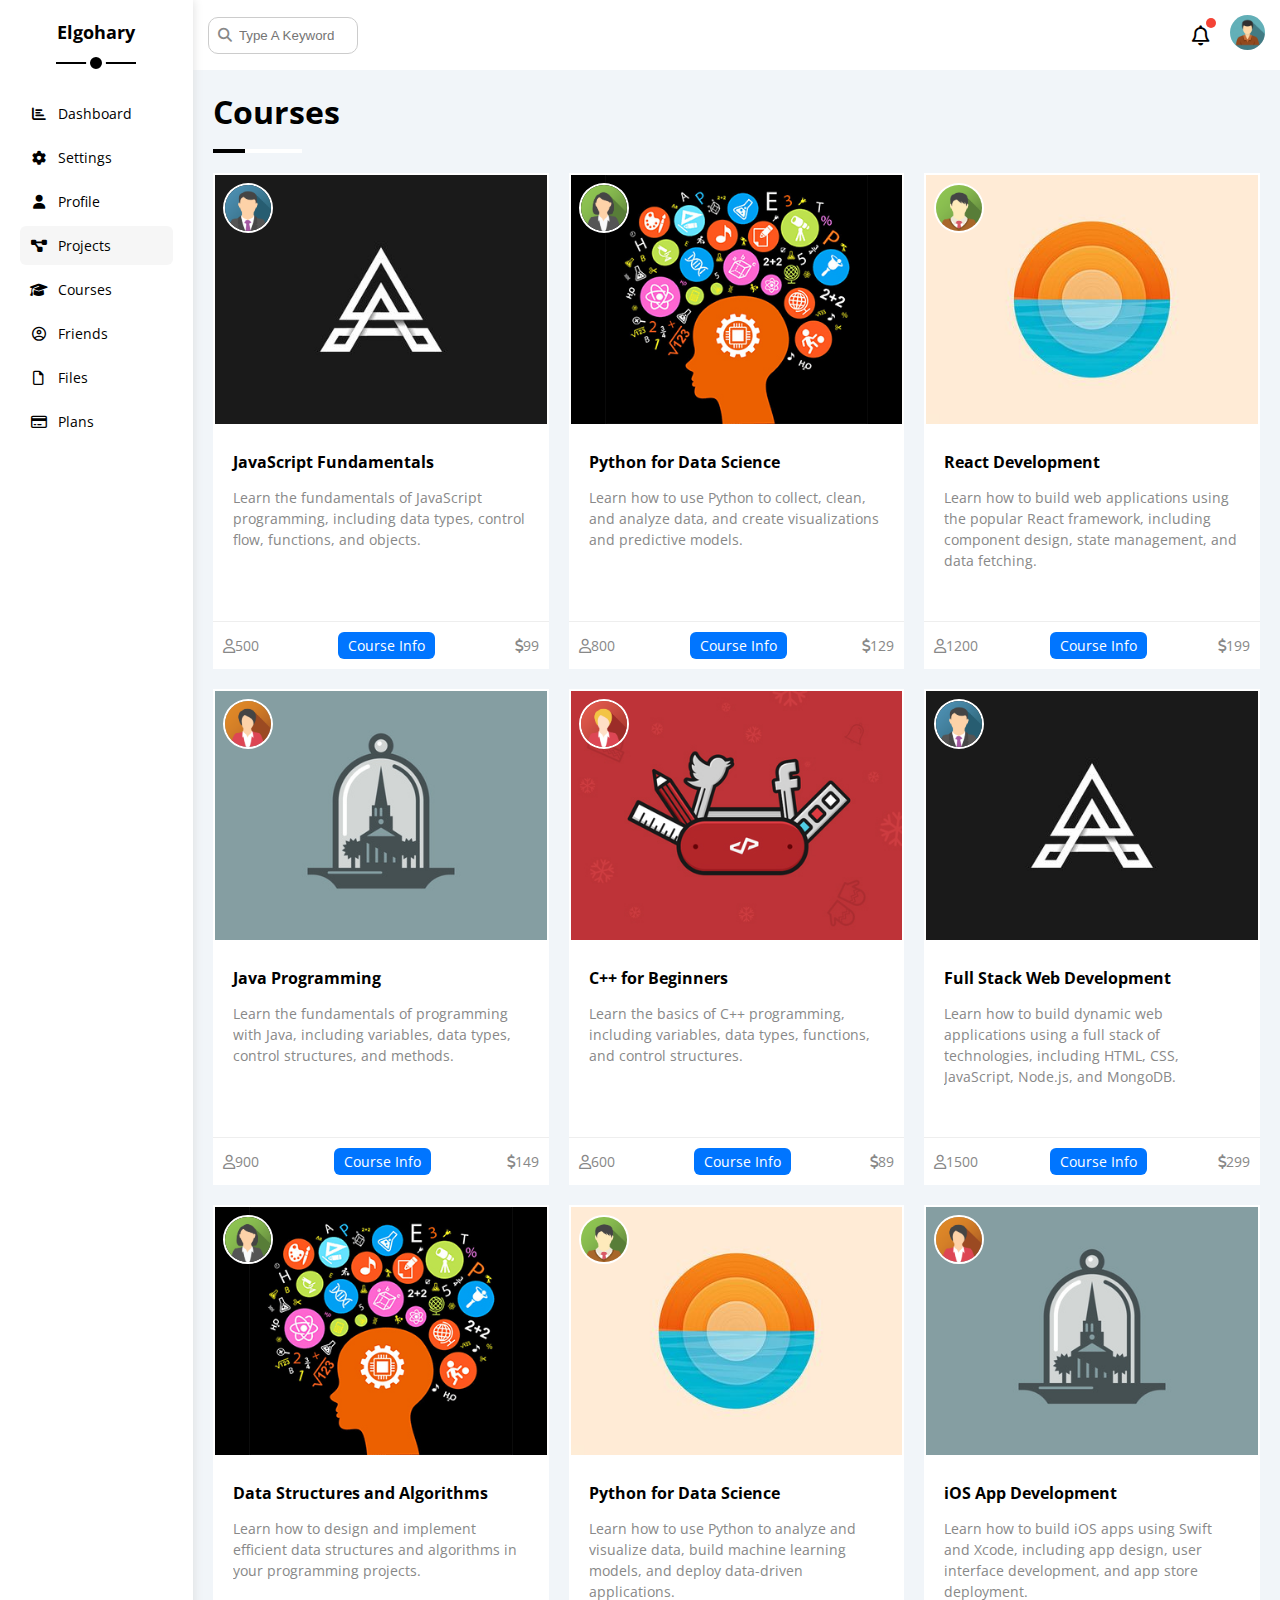
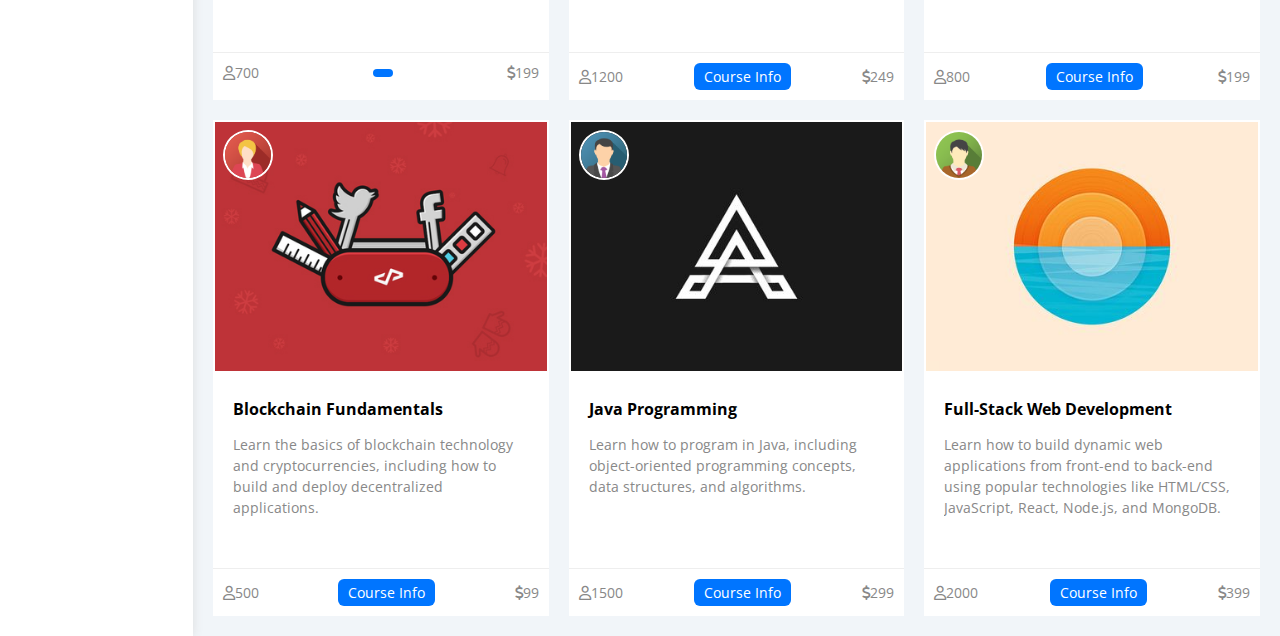
==== courses.html @ e9d5babc "adding the courses page" ====
<!DOCTYPE html>
<html lang="en">
  <head>
    <meta charset="UTF-8" />
    <meta http-equiv="X-UA-Compatible" content="IE=edge" />
    <meta name="viewport" content="width=device-width, initial-scale=1.0" />

    <!-- font awesome  -->
    <link rel="stylesheet" href="css/all.min.css" />
    <!-- adding the frame work  -->
    <link rel="stylesheet" href="css/framework.css" />
    <!-- adding the main css sheet  -->
    <link rel="stylesheet" href="css/master.css" />
    <!-- googlee fonts  -->

    <link rel="preconnect" href="https://fonts.googleapis.com" />
    <link rel="preconnect" href="https://fonts.gstatic.com" crossorigin />
    <link
      href="https://fonts.googleapis.com/css2?family=Open+Sans:wght@300;500&#038;display=swap"
      rel="stylesheet"
    />
    <title>Courses</title>
  </head>
  <body>
    <div class="page d-flex">
      <!-- start side bar  -->
      <div class="sidebar bg-white p-relative">
        <h3 class="p-relative text-c mt-0">Elgohary</h3>
        <ul>
          <li>
            <a
              href="index.html"
              class="d-flex align-center fs-14 c-black rad-6 p-10 gap-10"
            >
              <i class="fa-solid fa-chart-bar fa-fw"></i>
              <span>Dashboard</span>
            </a>
          </li>
          <li>
            <a
              href="settings.html"
              class="d-flex align-center fs-14 c-black rad-6 p-10 gap-10"
            >
              <i class="fa-solid fa-gear fa-fw"></i> <span>Settings</span>
            </a>
          </li>
          <li>
            <a
              href="profile.html"
              class="d-flex align-center fs-14 c-black rad-6 p-10 gap-10"
            >
              <i class="fa-solid fa-user fa-fw"></i>
              <span>Profile</span>
            </a>
          </li>
          <li>
            <a
              href="projects.html"
              class="d-flex align-center fs-14 c-black rad-6 p-10 gap-10 active"
            >
              <i class="fa-solid fa-diagram-project fa-fw"></i>
              <span>Projects</span>
            </a>
          </li>
          <li>
            <a
              href="courses.html"
              class="d-flex align-center fs-14 c-black rad-6 p-10 gap-10"
            >
              <i class="fa-solid fa-graduation-cap fa-fw"></i>
              <span>Courses</span>
            </a>
          </li>
          <li>
            <a
              href="#friends"
              class="d-flex align-center fs-14 c-black rad-6 p-10 gap-10"
            >
              <i class="fa-regular fa-circle-user fa-fw"></i>
              <span>Friends</span>
            </a>
          </li>
          <li>
            <a
              href="#files"
              class="d-flex align-center fs-14 c-black rad-6 p-10 gap-10"
            >
              <i class="fa-regular fa-file fa-fw"></i> <span>Files</span>
            </a>
          </li>
          <li>
            <a
              href="#plans"
              class="d-flex align-center fs-14 c-black rad-6 p-10 gap-10"
            >
              <i class="fa-regular fa-credit-card fa-fw"></i>
              <span>Plans</span>
            </a>
          </li>
        </ul>
      </div>
      <!-- end side bar  -->
      <!-- start content  -->
      <div class="content w-full">
        <!-- start head  -->
        <div class="head bg-white p-15 between-flex">
          <div class="search p-relative">
            <input
              type="search"
              placeholder="Type A Keyword"
              class="p-10 rad-10 b-none"
            />
          </div>
          <div class="icons d-flex align-center gap-20">
            <span class="notifigation p-relative"
              ><i class="fa-regular fa-bell fa-lg"></i>
            </span>

            <a href="profile.html"
              ><img class="rad-50" src="imgs/avatar.jpg" alt=""
            /></a>
          </div>
        </div>
        <!-- end head  -->

        <h1 class="p-relative">Courses</h1>
        <!-- start courses page  -->
        <div class="courses-page m-20 d-grid gap-20">
          <div class="box bg-white p-relative">
            <img src="imgs/course-01.jpg" alt="" class="w-full" />
            <div class="text p-20 border-eee-b">
              <h3 class="mt-0 mb-10 fs-16">JavaScript Fundamentals</h3>
              <p class="c-gray fs-14 line-5">
                Learn the fundamentals of JavaScript programming, including data
                types, control flow, functions, and objects.
              </p>
            </div>
            <div class="info between-flex p-10 c-gray fs-14">
              <span><i class="fa-regular fa-user"></i>500</span>
              <a href="#" class="button-1x bg-blue c-white fs-14"
                >Course Info</a
              >
              <span><i class="fa-solid fa-dollar-sign"></i>99</span>
            </div>
            <img src="imgs/team-01.png" alt="" class="w-50 rad-50 p-absolute" />
          </div>

          <div class="box bg-white p-relative">
            <img src="imgs/course-02.jpg" alt="" class="w-full" />
            <div class="text p-20 border-eee-b">
              <h3 class="mt-0 mb-10 fs-16">Python for Data Science</h3>
              <p class="c-gray fs-14 line-5">
                Learn how to use Python to collect, clean, and analyze data, and
                create visualizations and predictive models.
              </p>
            </div>
            <div class="info between-flex p-10 c-gray fs-14">
              <span><i class="fa-regular fa-user"></i>800</span>
              <a href="#" class="button-1x bg-blue c-white fs-14"
                >Course Info</a
              >
              <span><i class="fa-solid fa-dollar-sign"></i>129</span>
            </div>
            <img src="imgs/team-02.png" alt="" class="w-50 rad-50 p-absolute" />
          </div>

          <div class="box bg-white p-relative">
            <img src="imgs/course-03.jpg" alt="" class="w-full" />
            <div class="text p-20 border-eee-b">
              <h3 class="mt-0 mb-10 fs-16">React Development</h3>
              <p class="c-gray fs-14 line-5">
                Learn how to build web applications using the popular React
                framework, including component design, state management, and
                data fetching.
              </p>
            </div>
            <div class="info between-flex p-10 c-gray fs-14">
              <span><i class="fa-regular fa-user"></i>1200</span>
              <a href="#" class="button-1x bg-blue c-white fs-14"
                >Course Info</a
              >
              <span><i class="fa-solid fa-dollar-sign"></i>199</span>
            </div>
            <img src="imgs/team-03.png" alt="" class="w-50 rad-50 p-absolute" />
          </div>

          <div class="box bg-white p-relative">
            <img src="imgs/course-04.jpg" alt="" class="w-full" />
            <div class="text p-20 border-eee-b">
              <h3 class="mt-0 mb-10 fs-16">Java Programming</h3>
              <p class="c-gray fs-14 line-5">
                Learn the fundamentals of programming with Java, including
                variables, data types, control structures, and methods.
              </p>
            </div>
            <div class="info between-flex p-10 c-gray fs-14">
              <span><i class="fa-regular fa-user"></i>900</span>
              <a href="#" class="button-1x bg-blue c-white fs-14"
                >Course Info</a
              >
              <span><i class="fa-solid fa-dollar-sign"></i>149</span>
            </div>
            <img src="imgs/team-04.png" alt="" class="w-50 rad-50 p-absolute" />
          </div>
          <div class="box bg-white p-relative">
            <img src="imgs/course-05.jpg" alt="" class="w-full" />
            <div class="text p-20 border-eee-b">
              <h3 class="mt-0 mb-10 fs-16">C++ for Beginners</h3>
              <p class="c-gray fs-14 line-5">
                Learn the basics of C++ programming, including variables, data
                types, functions, and control structures.
              </p>
            </div>
            <div class="info between-flex p-10 c-gray fs-14">
              <span><i class="fa-regular fa-user"></i>600</span>
              <a href="#" class="button-1x bg-blue c-white fs-14"
                >Course Info</a
              >
              <span><i class="fa-solid fa-dollar-sign"></i>89</span>
            </div>
            <img src="imgs/team-05.png" alt="" class="w-50 rad-50 p-absolute" />
          </div>
          <div class="box bg-white p-relative">
            <img src="imgs/course-01.jpg" alt="" class="w-full" />
            <div class="text p-20 border-eee-b">
              <h3 class="mt-0 mb-10 fs-16">Full Stack Web Development</h3>
              <p class="c-gray fs-14 line-5">
                Learn how to build dynamic web applications using a full stack
                of technologies, including HTML, CSS, JavaScript, Node.js, and
                MongoDB.
              </p>
            </div>
            <div class="info between-flex p-10 c-gray fs-14">
              <span><i class="fa-regular fa-user"></i>1500</span>
              <a href="#" class="button-1x bg-blue c-white fs-14"
                >Course Info</a
              >
              <span><i class="fa-solid fa-dollar-sign"></i>299</span>
            </div>
            <img src="imgs/team-01.png" alt="" class="w-50 rad-50 p-absolute" />
          </div>
          <div class="box bg-white p-relative">
            <img src="imgs/course-02.jpg" alt="" class="w-full" />
            <div class="text p-20 border-eee-b">
              <h3 class="mt-0 mb-10 fs-16">Data Structures and Algorithms</h3>
              <p class="c-gray fs-14 line-5">
                Learn how to design and implement efficient data structures and
                algorithms in your programming projects.
              </p>
            </div>
            <div class="info between-flex p-10 c-gray fs-14">
              <span><i class="fa-regular fa-user"></i>700</span>
              <a
                href="#"
                class="button-1x bg-blue c-white fs-14Course Info"
              ></a>
              <span><i class="fa-solid fa-dollar-sign"></i>199</span>
            </div>
            <img src="imgs/team-02.png" alt="" class="w-50 rad-50 p-absolute" />
          </div>
          <div class="box bg-white p-relative">
            <img src="imgs/course-03.jpg" alt="" class="w-full" />
            <div class="text p-20 border-eee-b">
              <h3 class="mt-0 mb-10 fs-16">Python for Data Science</h3>
              <p class="c-gray fs-14 line-5">
                Learn how to use Python to analyze and visualize data, build
                machine learning models, and deploy data-driven applications.
              </p>
            </div>
            <div class="info between-flex p-10 c-gray fs-14">
              <span><i class="fa-regular fa-user"></i>1200</span>
              <a href="#" class="button-1x bg-blue c-white fs-14"
                >Course Info</a
              >
              <span><i class="fa-solid fa-dollar-sign"></i>249</span>
            </div>
            <img src="imgs/team-03.png" alt="" class="w-50 rad-50 p-absolute" />
          </div>
          <div class="box bg-white p-relative">
            <img src="imgs/course-04.jpg" alt="" class="w-full" />
            <div class="text p-20 border-eee-b">
              <h3 class="mt-0 mb-10 fs-16">iOS App Development</h3>
              <p class="c-gray fs-14 line-5">
                Learn how to build iOS apps using Swift and Xcode, including app
                design, user interface development, and app store deployment.
              </p>
            </div>
            <div class="info between-flex p-10 c-gray fs-14">
              <span><i class="fa-regular fa-user"></i>800</span>
              <a href="#" class="button-1x bg-blue c-white fs-14"
                >Course Info</a
              >
              <span><i class="fa-solid fa-dollar-sign"></i>199</span>
            </div>
            <img src="imgs/team-04.png" alt="" class="w-50 rad-50 p-absolute" />
          </div>
          <div class="box bg-white p-relative">
            <img src="imgs/course-05.jpg" alt="" class="w-full" />
            <div class="text p-20 border-eee-b">
              <h3 class="mt-0 mb-10 fs-16">Blockchain Fundamentals</h3>
              <p class="c-gray fs-14 line-5">
                Learn the basics of blockchain technology and cryptocurrencies,
                including how to build and deploy decentralized applications.
              </p>
            </div>
            <div class="info between-flex p-10 c-gray fs-14">
              <span><i class="fa-regular fa-user"></i>500</span>
              <a href="#" class="button-1x bg-blue c-white fs-14"
                >Course Info</a
              >
              <span><i class="fa-solid fa-dollar-sign"></i>99</span>
            </div>
            <img src="imgs/team-05.png" alt="" class="w-50 rad-50 p-absolute" />
          </div>
          <div class="box bg-white p-relative">
            <img src="imgs/course-01.jpg" alt="" class="w-full" />
            <div class="text p-20 border-eee-b">
              <h3 class="mt-0 mb-10 fs-16">Java Programming</h3>
              <p class="c-gray fs-14 line-5">
                Learn how to program in Java, including object-oriented
                programming concepts, data structures, and algorithms.
              </p>
            </div>
            <div class="info between-flex p-10 c-gray fs-14">
              <span><i class="fa-regular fa-user"></i>1500</span>
              <a href="#" class="button-1x bg-blue c-white fs-14"
                >Course Info</a
              >
              <span><i class="fa-solid fa-dollar-sign"></i>299</span>
            </div>
            <img src="imgs/team-01.png" alt="" class="w-50 rad-50 p-absolute" />
          </div>
          <div class="box bg-white p-relative">
            <img src="imgs/course-03.jpg" alt="" class="w-full" />
            <div class="text p-20 border-eee-b">
              <h3 class="mt-0 mb-10 fs-16">Full-Stack Web Development</h3>
              <p class="c-gray fs-14 line-5">
                Learn how to build dynamic web applications from front-end to
                back-end using popular technologies like HTML/CSS, JavaScript,
                React, Node.js, and MongoDB.
              </p>
            </div>
            <div class="info between-flex p-10 c-gray fs-14">
              <span><i class="fa-regular fa-user"></i>2000</span>
              <a href="#" class="button-1x bg-blue c-white fs-14"
                >Course Info</a
              >
              <span><i class="fa-solid fa-dollar-sign"></i>399</span>
            </div>
            <img src="imgs/team-03.png" alt="" class="w-50 rad-50 p-absolute" />
          </div>
        </div>
        <!-- start courses page  -->
      </div>
      <!-- end content  -->
    </div>
  </body>
</html>
---- css/framework.css ----
/* start box  */
.d-flex {
  display: flex;
}
.nowrap {
  flex-wrap: nowrap;
}
.wrap {
  flex-wrap: wrap;
}
.column {
  flex-direction: column;
}
@media (max-width: 767px) {
  .column-mobile {
    flex-direction: column;
  }
}
@media (max-width: 767px) {
  .align-center-mobile {
    align-items: center;
  }
}
.align-center {
  align-items: center;
}
.justify-center {
  justify-content: center;
}
.justify-start {
  justify-content: flex-start;
}
.space-between {
  justify-content: space-between;
}
.space-around {
  justify-content: space-around;
}
.justify-end {
  justify-content: flex-end;
}
.gap-5 {
  gap: 5px;
}
.gap-10 {
  gap: 10px;
}
.gap-20 {
  gap: 20px;
}
.gap-25 {
  gap: 25px;
}
.d-grid {
  display: grid;
}
.d-block {
  display: block;
}
.d-inline-block {
  display: inline-block;
}
.flex-1 {
  flex: 1;
}
@media (max-width: 767px) {
  .block-mobile {
    display: block;
  }
}
/* end box  */

/* start padding + margin  */
.p-0 {
  padding: 0;
}
.p-20 {
  padding: 20px;
}
.p-10 {
  padding: 10px;
}
.p-5 {
  padding: 5px;
}
.p-15 {
  padding: 15px;
}
.pl-5 {
  padding-left: 5px;
}
.pl-10 {
  padding-left: 10x;
}
.pl-15 {
  padding-left: 15px;
}
.pl-20 {
  padding-left: 20px;
}
.pl-25 {
  padding-left: 25px;
}
.pt-5 {
  padding-top: 5px;
}
.pt-10 {
  padding-top: 10px;
}
.pt-15 {
  padding-top: 15px;
}
.pt-20 {
  padding-top: 20px;
}
.pt-25 {
  padding-top: 25px;
}
.pt-30 {
  padding-top: 30px;
}
.pt-35 {
  padding-top: 35px;
}
.pt-40 {
  padding-top: 40px;
}
.pt-45 {
  padding-top: 45px;
}
.pt-50 {
  padding-top: 50px;
}
.pb-5 {
  padding-bottom: 5px;
}
.pb-10 {
  padding-bottom: 10px;
}
.pb-15 {
  padding-bottom: 15px;
}
.pb-20 {
  padding-bottom: 20px;
}
.pb-25 {
  padding-bottom: 25px;
}
.pb-30 {
  padding-bottom: 30px;
}
.pb-35 {
  padding-bottom: 35px;
}
.pb-40 {
  padding-bottom: 40px;
}
.pb-45 {
  padding-bottom: 45px;
}
.pb-50 {
  padding-bottom: 50px;
}
.pr-0 {
  padding-right: 0;
}
.pr-5 {
  padding-right: 5px;
}
.pr-10 {
  padding-right: 10px;
}
.pr-15 {
  padding-right: 15px;
}
.pr-20 {
  padding-right: 20px;
}
.pr-25 {
  padding-right: 25px;
}
.m-20 {
  margin: 20px;
}
.m-0 {
  margin: 0;
}
.mt-0 {
  margin-top: 0;
}
.mt-10 {
  margin-top: 10px;
}
.mt-15 {
  margin-top: 15px;
}
.mt-20 {
  margin-top: 20px;
}
.mt-25 {
  margin-top: 25px;
}
.mt-30 {
  margin-top: 30px;
}
.mt-35 {
  margin-top: 35px;
}
.mt-40 {
  margin-top: 40px;
}
.mt-45 {
  margin-top: 45px;
}
.mt-50 {
  margin-top: 50px;
}
.ml-10 {
  margin-left: 10px;
}
.ml-15 {
  margin-left: 15px;
}
.ml-20 {
  margin-left: 20px;
}
.ml-25 {
  margin-left: 25px;
}
.ml-30 {
  margin-left: 30px;
}
.ml-35 {
  margin-left: 35px;
}
.ml-40 {
  margin-left: 40px;
}
.ml-45 {
  margin-left: 45px;
}
.ml-50 {
  margin-left: 50px;
}
.m-auto {
  margin-left: auto;
  margin-right: auto;
}
@media (max-width: 767px) {
  .m-auto-mobile {
    margin-left: auto;
    margin-right: auto;
  }
}
.mr-10 {
  margin-right: 10px;
}
.mr-15 {
  margin-right: 15px;
}
.mr-20 {
  margin-right: 20px;
}
.mr-25 {
  margin-right: 25px;
}
.mr-30 {
  margin-right: 30px;
}
.mr-35 {
  margin-right: 35px;
}
.mr-40 {
  margin-right: 40px;
}
.mr-45 {
  margin-right: 45px;
}
.mr-50 {
  margin-right: 50px;
}
.mb-0 {
  margin-bottom: 0;
}
.mb-5 {
  margin-bottom: 5px;
}
.mb-10 {
  margin-bottom: 10px;
}
.mb-15 {
  margin-bottom: 15px;
}
.mb-20 {
  margin-bottom: 20px;
}
.mb-25 {
  margin-bottom: 25px;
}
.mb-30 {
  margin-bottom: 30px;
}
.mb-35 {
  margin-bottom: 35px;
}
.mb-40 {
  margin-bottom: 40px;
}
.mb-45 {
  margin-bottom: 45px;
}
.mb-50 {
  margin-bottom: 50px;
}
/* end padding + margin  */
/* start color  */
.bg-white {
  background-color: white;
}
.bg-eee {
  background-color: #eee;
}
.bg-gray {
  background: #888;
}
.bg-orange {
  background: orange;
}
.bg-blue {
  background: rgb(0, 117, 255);
}
.bg-green {
  background: rgb(34, 197, 94);
}
.bg-red {
  background: rgb(244, 67, 54);
}
.c-black {
  color: black;
}
.c-white {
  color: white;
}
.c-gray {
  color: #888;
}
.c-orange {
  color: orange;
}
.c-blue {
  color: rgb(0, 117, 255);
}
.c-green {
  color: rgb(34, 197, 94);
}
.c-red {
  color: rgb(244, 67, 54);
}
.c-gold {
  color: rgb(245, 158, 11);
}
/* end color  */
/* start position  */
.p-relative {
  position: relative;
}
.p-absolute {
  position: absolute;
}
/* start position  */
/* start font  */
.text-c {
  text-align: center;
}
.text-l {
  text-align: left;
}
.text-r {
  text-align: right;
}
@media (max-width: 767px) {
  .text-c-mobile {
    text-align: center;
  }
}
@media (max-width: 767px) {
  .d-none-mobile {
    display: none;
  }
}
.fs-14 {
  font-size: 14px;
}
.fs-15 {
  font-size: 15px;
}
.fs-16 {
  font-size: 16px;
}
.fs-18 {
  font-size: 18px;
}
.fs-20 {
  font-size: 20px;
}
.fs-25 {
  font-size: 25px;
}
.fs-30 {
  font-size: 30px;
}
.fs-35 {
  font-size: 35px;
}
.fs-40 {
  font-size: 40px;
}
.fs-45 {
  font-size: 45px;
}
.fw-bold {
  font-weight: bold;
}
.fw-normal {
  font-weight: normal;
}
/* end font  */
/* start border  */
.rad-6 {
  border-radius: 6px;
  -webkit-border-radius: 6px;
  -moz-border-radius: 6px;
  -ms-border-radius: 6px;
  -o-border-radius: 6px;
}
.rad-10 {
  border-radius: 10px;
  -webkit-border-radius: 10px;
  -moz-border-radius: 10px;
  -ms-border-radius: 10px;
  -o-border-radius: 10px;
}
.rad-50 {
  border-radius: 50%;
  -webkit-border-radius: 50%;
  -moz-border-radius: 50%;
  -ms-border-radius: 50%;
  -o-border-radius: 50%;
}
.b-none {
  border: 0;
}
.line-none {
  outline: none;
}
.resize-none {
  resize: none;
}
.line-5 {
  line-height: 1.5;
}
.line-7 {
  line-height: 1.7;
}
.line-2 {
  line-height: 1.7;
}
/* end border  */
/* start widht and height   */
.w-50 {
  width: 50px;
}
.w-100 {
  width: 100px;
}
.w-150 {
  width: 150px;
}
.w-200 {
  width: 200px;
}
.w-250 {
  width: 250px;
}
.w-300 {
  width: 300px;
}
.w-350 {
  width: 350px;
}
.w-400 {
  width: 400px;
}
.w-450 {
  width: 450px;
}
.w-500 {
  width: 500px;
}
.h-1 {
  height: 1px;
}
.h-2 {
  height: 2px;
}
.h-3 {
  height: 3px;
}
.h-4 {
  height: 4px;
}
.h-5 {
  height: 5px;
}
.h-50 {
  height: 50px;
}
.h-100 {
  height: 100px;
}
.h-150 {
  height: 150px;
}
.h-200 {
  height: 200px;
}
.h-250 {
  height: 250px;
}
.h-300 {
  height: 300px;
}
.h-350 {
  height: 350px;
}
.h-400 {
  height: 400px;
}
.h-450 {
  height: 450px;
}
.h-500 {
  height: 500px;
}

.w-full {
  width: 100%;
}
@media (max-width: 767px) {
  .w-full-mobile {
    width: 100%;
  }
}
.h-full {
  height: 100%;
}
/* start widht and height   */
/* start over flow  */
.flow-hidden {
  overflow: hidden;
}
/* end over flow  */
/* start components  */
.between-flex {
  display: flex;
  align-items: center;
  justify-content: space-between;
}
.around-flex {
  display: flex;
  align-items: center;
  justify-content: space-around;
}
.center-flex {
  display: flex;
  align-items: center;
  justify-content: center;
}
.button-1x {
  padding: 4px 10px;
  border-radius: 6px;
  -webkit-border-radius: 6px;
  -moz-border-radius: 6px;
  -ms-border-radius: 6px;
  -o-border-radius: 6px;
  border: 0;
  outline: 0;
  transition: 0.3s;
  -webkit-transition: 0.3s;
  -moz-transition: 0.3s;
  -ms-transition: 0.3s;
  -o-transition: 0.3s;
  cursor: pointer;
  display: block;
  width: fit-content;
}
.pointer-on {
  cursor: pointer;
}
.pointer-off {
  cursor: initial;
}
.border-ccc {
  border: 1px solid #ccc;
}
.border-ccc-t {
  border-top: 1px solid #ccc;
}
.border-ccc-b {
  border-bottom: 1px solid #ccc;
}
.border-ccc-l {
  border-left: 1px solid #ccc;
}
.border-ccc-r {
  border-right: 1px solid #ccc;
}
.border-eee {
  border: 1px solid #eee;
}
.border-eee-t {
  border-top: 1px solid #eee;
}
.border-eee-b {
  border-bottom: 1px solid #eee;
}
.border-eee-l {
  border-left: 1px solid #eee;
}
.border-eee-r {
  border-right: 1px solid #eee;
}
/* end components  */
---- css/master.css ----
/* start global properites  */
* {
  box-sizing: border-box;
}
body {
  font-family: "Open Sans", sans-serif;
  margin: 0;
}
:root {
  --main-transition: 0.3s;
  --font-awesome: "Font Awesome 5 Free";
  --blue-color: #0075ff;
  --blue-alt-color: #0d69d5;
  --orange-color: #f59e0b;
  --green-color: #22c55e;
  --red-color: #f44336;
  --grey-color: #888;
}
*:focus {
  outline: none;
}
ul {
  list-style: none;
  padding: 0;
}
::-webkit-scrollbar {
  width: 15px;
}
::-webkit-scrollbar-thumb {
  background-color: var(--blue-color);
}
::-webkit-scrollbar-thumb:hover {
  background-color: var(--blue-alt-color);
}
::-webkit-scrollbar-track {
  background-color: white;
}
a {
  text-decoration: none;
}
.page {
  background-color: #f1f5f9;
  min-height: 100vh;
}
/* end global properites */
/* start side bar  */
.sidebar {
  padding: 20px 20px 20px 20px;
  font-size: 14px;
  width: 220px;
  box-shadow: 0 0 10px #ddd;
  position: relative;
}
.sidebar > h3 {
  margin-bottom: 50px;
  margin-left: auto;
  margin-right: auto;
  width: fit-content;
  font-size: 18px;
}
@media (min-width: 768px) {
  .sidebar > h3::before {
    content: "";
    position: absolute;
    background-color: black;
    width: 80px;
    height: 2px;
    bottom: -20px;
    left: 50%;
    transform: translateX(-50%);
    -webkit-transform: translateX(-50%);
    -moz-transform: translateX(-50%);
    -ms-transform: translateX(-50%);
    -o-transform: translateX(-50%);
  }
  .sidebar > h3::after {
    content: "";
    position: absolute;
    height: 12px;
    width: 12px;
    border-radius: 50%;
    background-color: black;
    border: 4px solid white;
    bottom: -29px;
    left: 50%;
    transform: translateX(-50%);
    -webkit-transform: translateX(-50%);
    -moz-transform: translateX(-50%);
    -ms-transform: translateX(-50%);
    -o-transform: translateX(-50%);
    -webkit-border-radius: 50%;
    -moz-border-radius: 50%;
    -ms-border-radius: 50%;
    -o-border-radius: 50%;
  }
}
.sidebar > h3:hover::after {
  animation: head-move-ball 1s linear;
  -webkit-animation: head-move-ball 1s linear;
}
.sidebar .active {
  background-color: rgb(246, 246, 246);
}
.sidebar li {
  margin-bottom: 5px;
}
.sidebar a {
  padding: 10px !important;
  transition: var(--main-transition);
  -webkit-transition: var(--main-transition);
  -moz-transition: var(--main-transition);
  -ms-transition: var(--main-transition);
  -o-transition: var(--main-transition);
}
.sidebar a:hover {
  background-color: rgb(246, 246, 246);
}
@media (max-width: 767px) {
  .sidebar {
    width: 62px;
    padding: 10px;
  }
  .sidebar span {
    display: none;
  }
  .sidebar h3 {
    font-size: 12px;
    padding: 0;
    margin-left: 0;
    margin-bottom: 15px;
    position: relative;
    left: -5px;
  }
}
/* end side bar  */
/* start head  */
.head .search::before {
  content: "\f002";
  font-family: var(--font-awesome);
  font-weight: 900;
  position: absolute;
  left: 10px;
  top: 50%;
  transform: translateY(-50%);
  -webkit-transform: translateY(-50%);
  -moz-transform: translateY(-50%);
  -ms-transform: translateY(-50%);
  -o-transform: translateY(-50%);
  font-size: 14px;
  color: var(--grey-color);
}
.head .search input {
  border: 1px solid #ccc;
  padding-left: 30px;
  width: 150px;
  transition: var(--main-transition);
  -webkit-transition: var(--main-transition);
  -moz-transition: var(--main-transition);
  -ms-transition: var(--main-transition);
  -o-transition: var(--main-transition);
  margin-right: 5px;
}
.head .search input:focus {
  width: 200px;
}
.head .search input::placeholder {
  transition: var(--main-transition);
  -webkit-transition: var(--main-transition);
  -moz-transition: var(--main-transition);
  -ms-transition: var(--main-transition);
  -o-transition: var(--main-transition);
}
.head .search input:focus::placeholder {
  opacity: 0;
}
.head img {
  width: 35px;
}
.head .notifigation::before {
  content: "";
  position: absolute;
  width: 10px;
  height: 10px;
  border-radius: 50%;
  -webkit-border-radius: 50%;
  -moz-border-radius: 50%;
  -ms-border-radius: 50%;
  -o-border-radius: 50%;
  background-color: rgb(244, 67, 54);
  top: -6px;
  right: -6px;
}
.head .notifigation:hover {
  animation: shake 0.3s infinite;
  -webkit-animation: shake 0.3s infinite;
  cursor: pointer;
}
/* start head  */
.page h1 {
  margin: 20px 20px 40px;
  width: fit-content;
}
.page h1::after {
  content: "";
  position: absolute;
  bottom: -20px;
  height: 4px;
  width: 70%;
  background-color: white;
  left: 0;
}
.page h1::before {
  content: "";
  position: absolute;
  bottom: -20px;
  height: 4px;
  width: 25%;
  background-color: black;
  left: 0;
  z-index: 1;
  transition: var(--main-transition);
  -webkit-transition: var(--main-transition);
  -moz-transition: var(--main-transition);
  -ms-transition: var(--main-transition);
  -o-transition: var(--main-transition);
}
.page h1:hover::before {
  width: 70%;
}
/* end head  */
/* start content  */
.content {
  overflow: hidden;
}
/* start wrabber  */
.wrabber {
  grid-template-columns: repeat(auto-fill, minmax(450px, 1fr));
  margin-left: 20px;
  margin-right: 20px;
}
@media (max-width: 767px) {
  .wrabber {
    grid-template-columns: minmax(200px, 1fr);
    margin-left: 10px;
    margin-right: 10px;
    gap: 10px;
  }
}
.wrabber > div {
  border-radius: 10px;
  -webkit-border-radius: 10px;
  -moz-border-radius: 10px;
  -ms-border-radius: 10px;
  -o-border-radius: 10px;
}

/* end wrabber  */
/* start welcome */
.welcome {
  display: flex;
  flex-direction: column;
  overflow: hidden;
}
.welcome .intro {
  background-color: rgb(238, 238, 238);
}
.welcome .intro h2 {
  margin-bottom: 10px;
}
.welcome .intro span {
  display: block;
  color: var(--grey-color);
}
.welcome .intro img {
  width: 200px;
}
@media (max-width: 767px) {
  .welcome .intro img {
    display: none;
  }
}
.welcome .info img {
  position: absolute;
  width: 60px;
  top: -30px;
  left: 20px;
  border: 4px solid white;
  box-shadow: 0 0 5px #ddd;
}
@media (max-width: 767px) {
  .welcome .info img {
    left: 50%;
    transform: translateX(-50%);
    -webkit-transform: translateX(-50%);
    -moz-transform: translateX(-50%);
    -ms-transform: translateX(-50%);
    -o-transform: translateX(-50%);
  }
}
.welcome .info {
  background-color: white;
}
.welcome .info .details {
  padding: 20px;
  margin: 50px 0;
  border-top: 1px solid #eee;
  border-bottom: 1px solid #eee;
}
@media (max-width: 767px) {
  .welcome .info .details {
    flex-direction: column;
    gap: 15px;
  }
}
.welcome .info .details .box {
  line-height: 2;
  font-size: 18px;
}
@media (max-width: 767px) {
  .welcome .info .details .box {
    line-height: 1.7;
  }
}
.welcome .info .details .box span {
  display: block;
  font-size: 14px;
  color: gray;
}
.welcome a {
  background-color: var(--blue-color);
  padding: 5px 10px;
  color: white;
  bottom: -40px;
  right: 15px;
  transition: var(--main-transition);
  -webkit-transition: var(--main-transition);
  -moz-transition: var(--main-transition);
  -ms-transition: var(--main-transition);
  -o-transition: var(--main-transition);
}
.welcome a:hover {
  background-color: var(--blue-alt-color);
}
/* end welcome */
/* start quick draft  */
.quick-draft span {
  color: var(--grey-color);
}

.quick-draft textarea {
  height: 200px;
  min-height: 180px;
  resize: none;
}
.quick-draft input[type="submit"] {
  align-self: flex-end;
  background-color: var(--blue-color);
}
.quick-draft input[type="submit"]:hover {
  background-color: var(--blue-alt-color);
}
/* end quick draft  */
/* start yearly target  */
.yearly-target span:not(.amount) {
  color: var(--grey-color);
}

.yearly-target .icon {
  background-color: rgb(204, 227, 255);
  width: 80px;
  height: 80px;
  color: var(--blue-color);
}
.yearly-target .range {
  height: 5px;
  background-color: rgb(204, 227, 255);
}
.yearly-target .range span {
  background-color: var(--blue-color);
}
.yearly-target .range span::before {
  content: attr(data-progress);
  position: absolute;
  background-color: var(--blue-color);
  border-radius: 6px;
  -webkit-border-radius: 6px;
  -moz-border-radius: 6px;
  -ms-border-radius: 6px;
  -o-border-radius: 6px;
  font-size: 14px;
  color: white;
  padding: 5px;
  top: -40px;
  right: -15px;
  width: 30px;
}
.yearly-target .range span::after {
  content: "";
  position: absolute;
  border: 6px solid var(--blue-color);
  border-color: var(--blue-color) transparent transparent transparent;
  top: -10px;
  right: -5px;
}
.yearly-target .box:nth-of-type(2) .icon,
.yearly-target .box:nth-of-type(2) .range {
  background-color: rgb(253, 236, 206);
  color: var(--orange-color);
}

.yearly-target .box:nth-of-type(2) .range span,
.yearly-target .box:nth-of-type(2) .range span::before {
  background-color: var(--orange-color);
}
.yearly-target .box:nth-of-type(2) .range span::after {
  border-top-color: var(--orange-color);
}
.yearly-target .box:nth-of-type(3) .icon,
.yearly-target .box:nth-of-type(3) .range {
  background-color: rgb(211, 243, 223);
  color: var(--green-color);
}

.yearly-target .box:nth-of-type(3) .range span,
.yearly-target .box:nth-of-type(3) .range span::before {
  background-color: var(--green-color);
}

.yearly-target .box:nth-of-type(3) .range span::after {
  border-top-color: var(--green-color);
}
/* end yearly target  */
/* start ticket statisitcs  */
.ticket-statistics .boxs {
  grid-template-columns: 1fr 1fr;
}
@media (max-width: 767px) {
  .ticket-statistics .boxs {
    grid-template-columns: 1fr;
  }
}
.ticket-statistics .boxs .box {
  border: 1px solid #ccc;
}
.ticket-statistics .boxs .box .amount {
  font-size: 25px;
}
/* end ticket statisitcs  */
/* start latest news  */

.latest-news img {
  width: 100px;
}
@media (max-width: 767px) {
  .latest-news img {
    width: 100%;
  }
}
.latest-news .box {
  justify-content: space-between;
  padding-bottom: 20px;
}
@media (max-width: 767px) {
  .latest-news .box {
    flex-direction: column;
    gap: 10px;
  }
  .latest-news h2 {
    width: fit-content;
  }
}
.latest-news .box:not(:last-child) {
  border-bottom: 1px solid #ccc;
}
.latest-news .box:last-child {
  margin-bottom: 0;
  padding-bottom: 0;
}
.latest-news .box > span {
  background-color: rgb(238, 238, 238);
  border-radius: 6px;
  -webkit-border-radius: 6px;
  -moz-border-radius: 6px;
  -ms-border-radius: 6px;
  -o-border-radius: 6px;
  padding: 5px 10px;
  font-size: 14px;
}
/* end latst new  */
/* start latest tasks  */
.latest-tasks img {
  width: 50px;
}
.latest-tasks .box {
  padding-bottom: 15px;
}
.latest-tasks .box:not(:last-child) {
  border-bottom: 1px solid #ccc;
}
.latest-tasks .deleted h3,
.latest-tasks .deleted span,
.latest-tasks .deleted i {
  color: rgb(201, 201, 201);
  position: relative;
  width: fit-content;
}
.latest-tasks .deleted h3,
.latest-tasks .deleted span {
  text-decoration: line-through;
}

.latest-tasks .box i {
  transition: var(--main-transition);
  -webkit-transition: var(--main-transition);
  -moz-transition: var(--main-transition);
  -ms-transition: var(--main-transition);
  -o-transition: var(--main-transition);
}
.latest-tasks .box i:hover {
  color: var(--red-color);
  cursor: pointer;
}
.latest-tasks .deleted i:hover {
  color: rgb(252, 199, 195);
}
/* end latest tasks  */
/* start top-search  */
.top-search div {
  padding-top: 15px;
  padding-bottom: 15px;
}
.top-search .box span:nth-child(2) {
  background-color: rgb(238, 238, 238);
  display: block;
  padding: 5px 10px;
  font-size: 14px;
  border-radius: 6px;
  -webkit-border-radius: 6px;
  -moz-border-radius: 6px;
  -ms-border-radius: 6px;
  -o-border-radius: 6px;
}
/* end top-search  */
/* latest uploads  */
.latest-uploads img {
  width: 40px;
  margin: 0;
}
.latest-uploads .box {
  padding-top: 10px;
  padding-bottom: 10px;
  align-items: center;
}
.latest-uploads .box:not(:last-child) {
  border-bottom: 1px solid #ccc;
}
.latest-uploads .box > span {
  background-color: rgb(238, 238, 238);
  display: block;
  padding: 5px;
  font-size: 14px;
  border-radius: 6px;
  -webkit-border-radius: 6px;
  -moz-border-radius: 6px;
  -ms-border-radius: 6px;
  -o-border-radius: 6px;
}
/* latest uploads  */
/* start project prog */

.project-prog li {
  display: block;
  margin-left: 35px;
  position: relative;
  z-index: 1;
}
.project-prog li::before {
  content: "";
  position: absolute;
  top: 50%;
  left: -35px;
  transform: translateY(-50%);
  -webkit-transform: translateY(-50%);
  -moz-transform: translateY(-50%);
  -ms-transform: translateY(-50%);
  -o-transform: translateY(-50%);
  width: 20px;
  height: 20px;
  background-color: var(--blue-color);
  border-radius: 50%;
  -webkit-border-radius: 50%;
  -moz-border-radius: 50%;
  -ms-border-radius: 50%;
  -o-border-radius: 50%;
  border: 2px solid white;
  outline: 2px solid var(--blue-color);
}
.project-prog li:last-of-type::before {
  background-color: white;
}
.project-prog .still::before {
  animation: sitll-working 2s linear infinite;
  -webkit-animation: sitll-working 2s linear infinite;
}
.project-prog li:not(:last-of-type):after {
  content: "";
  position: absolute;
  left: -24px;
  bottom: -33px;
  width: 2px;
  height: 43px;
  background-color: var(--blue-color);
  z-index: -1;
}
.project-prog img {
  position: absolute;
  right: 0;
  bottom: 0;
  width: 150px;
  opacity: 0.2;
}
/* end project prog */
/* start reminders  */

.reminders .box::before {
  content: "";
  position: absolute;
  width: 15px;
  height: 15px;
  border-radius: 50%;
  -webkit-border-radius: 50%;
  -moz-border-radius: 50%;
  -ms-border-radius: 50%;
  -o-border-radius: 50%;
  top: 50%;
  left: -35px;
  transform: translateY(-50%);
  -webkit-transform: translateY(-50%);
  -moz-transform: translateY(-50%);
  -ms-transform: translateY(-50%);
  -o-transform: translateY(-50%);
}
.reminders .blue {
  border-left: 2px solid var(--blue-color);
}
.reminders .green {
  border-left: 2px solid var(--green-color);
}
.reminders .orange {
  border-left: 2px solid var(--orange-color);
}
.reminders .red {
  border-left: 2px solid var(--red-color);
}

.reminders .blue::before {
  background-color: var(--blue-color);
}
.reminders .green::before {
  background-color: var(--green-color);
}
.reminders .orange::before {
  background-color: var(--orange-color);
}
.reminders .red::before {
  background-color: var(--red-color);
}
/* end reminders  */
/* start post  */
.post .box img {
  width: 50px;
}
.post p {
  border-top: 1px solid #ccc;
  border-bottom: 1px solid #ccc;
  padding-top: 25px;
  padding-bottom: 50px;
  min-width: 140px;
}
@media (max-width: 767px) {
  .post p {
    padding: 20px;
  }
}

/* end post  */
/* start social media  */
.social-media {
  position: relative;
  align-items: center;
  justify-content: flex-start;
}
@media (max-width: 767px) {
  .social-media .box {
    gap: 10px;
  }
}
.social-media .icon {
  width: 60px;
  max-width: 60px;
  flex-shrink: 0;
  display: flex;
  justify-content: center;
  align-items: center;
  transition: var(--main-transition);
  -webkit-transition: var(--main-transition);
  -moz-transition: var(--main-transition);
  -ms-transition: var(--main-transition);
  -o-transition: var(--main-transition);
}
.social-media .icon:hover {
  transform: rotate(5deg);
  -webkit-transform: rotate(5deg);
  -moz-transform: rotate(5deg);
  -ms-transform: rotate(5deg);
  -o-transform: rotate(5deg);
}
.social-media span {
  font-size: 14px;
}
.social-media .twitter {
  background-color: rgb(210, 236, 252);
}
.social-media .twitter span {
  color: rgb(29, 161, 242);
}

.social-media .twitter .icon,
.social-media .twitter a {
  background-color: rgb(29, 161, 242);
}
.social-media .face-book {
  background-color: rgb(209, 228, 252);
}
.social-media .face-book span {
  color: var(--blue-color);
}

.social-media .face-book .icon,
.social-media .face-book a {
  background-color: var(--blue-color);
}
.social-media .you-tube {
  background-color: rgb(255, 204, 204);
}
.social-media .you-tube span {
  color: var(--red-color);
}

.social-media .you-tube .icon,
.social-media .you-tube a {
  background-color: var(--red-color);
}
.social-media .linked-in {
  background-color: rgb(204, 228, 240);
}
.social-media .linked-in span {
  color: rgb(0, 119, 181);
}

.social-media .linked-in .icon,
.social-media .linked-in a {
  background-color: rgb(0, 119, 181);
}

.social-media a {
  color: white;
  position: absolute;
  right: 30px;
  font-size: 12px;
}
/* end social media  */
/* start projects  */
.projects {
  margin: 20px auto;
  width: 95%;
  border-radius: 10px;
  -webkit-border-radius: 10px;
  -moz-border-radius: 10px;
  -ms-border-radius: 10px;
  -o-border-radius: 10px;
}
.responisve-table {
  overflow-x: auto;
}
.projects table {
  border-collapse: collapse;
  border-spacing: 0;
  min-width: 1000px;
}
.projects td {
  padding: 15px;
  border: 1px solid #eee;
}

.projects img {
  width: 30px;
  border-radius: 50%;
  -webkit-border-radius: 50%;
  -moz-border-radius: 50%;
  -ms-border-radius: 50%;
  -o-border-radius: 50%;
  border: 2px solid white;
}
.projects img:not(:first-of-type) {
  margin-left: -15px;
}
.projects span {
  padding: 5px;
  color: white;
  border-radius: 6px;
  -webkit-border-radius: 6px;
  -moz-border-radius: 6px;
  -ms-border-radius: 6px;
  -o-border-radius: 6px;
  font-size: 14px;
}
.projects table tbody .Pending {
  background-color: var(--orange-color);
}
.projects table tbody .inprogress {
  background-color: var(--blue-color);
}
.projects table tbody .completed {
  background-color: var(--green-color);
}
.projects table tbody .rejected {
  background-color: var(--red-color);
}
.projects tbody tr {
  transition: 0.3s;
  -webkit-transition: 0.3s;
  -moz-transition: 0.3s;
  -ms-transition: 0.3s;
  -o-transition: 0.3s;
}
.projects tbody tr:hover {
  background-color: rgb(250, 247, 247);
}
/* end projects  */
/* start settings-page  */
.settings-page {
  grid-template-columns: repeat(auto-fill, minmax(500px, 1fr));
}
.settings-page :disabled {
  cursor: no-drop;
  background-color: #f0f4f8;
  color: #bbb;
}
@media (max-width: 767px) {
  .settings-page {
    grid-template-columns: minmax(100px, 1fr);
    margin-left: 10px;
    margin-right: 10px;
    gap: 10px;
  }
}
/* start the switch  */
.widgets-control .control input[type="checkbox"]:checked + label::after {
  transform: scale(1);
  -webkit-transform: scale(1);
  -moz-transform: scale(1);
  -ms-transform: scale(1);
  -o-transform: scale(1);
}
.widgets-control .control input[type="checkbox"],
.toggle-checkbox {
  -webkit-appearance: none;
  appearance: none;
  display: none;
}
.toggle-switch {
  background-color: #ccc;
  width: 78px;
  height: 32px;
  border-radius: 16px;
  position: relative;
  transition: 0.3s;
  cursor: pointer;
}
.toggle-switch::before {
  font-family: var(--font-awesome);
  position: absolute;
  content: "\f00d";
  font-weight: 900;
  background-color: white;
  width: 24px;
  height: 24px;
  border-radius: 50%;
  -webkit-border-radius: 50%;
  -moz-border-radius: 50%;
  -ms-border-radius: 50%;
  -o-border-radius: 50%;
  top: 4px;
  left: 4px;
  display: flex;
  justify-content: center;
  align-items: center;
  color: #aaa;
  transition: var(--main-transition);
  -webkit-transition: var(--main-transition);
  -moz-transition: var(--main-transition);
  -ms-transition: var(--main-transition);
  -o-transition: var(--main-transition);
}

.toggle-checkbox:checked + .toggle-switch {
  background-color: var(--blue-color);
}
.toggle-checkbox:checked + .toggle-switch::before {
  content: "\f00c";
  left: 50px;
  background-color: white;
  color: var(--blue-color);
}

.switch-2 input {
  -webkit-appearance: none;
  appearance: none;
  display: none;
}
.small-switch {
  position: relative;
  display: block;
  width: 80px;
  height: 20px;
  border-radius: 20px;
  background-color: #ccc;
  -webkit-border-radius: 20px;
  -moz-border-radius: 20px;
  -ms-border-radius: 20px;
  -o-border-radius: 20px;
}
.small-switch::before {
  content: "\f00d";
  font-family: var(--font-awesome);
  position: absolute;
  font-size: 12px;
  font-weight: 900;
  width: 14px;
  height: 14px;
  background-color: white;
  border-radius: 50%;
  -webkit-border-radius: 50%;
  -moz-border-radius: 50%;
  -ms-border-radius: 50%;
  -o-border-radius: 50%;
  left: 4px;
  color: #ccc;
  display: flex;
  justify-content: center;
  align-items: center;
  top: 50%;
  transform: translateY(-50%);
  -webkit-transform: translateY(-50%);
  -moz-transform: translateY(-50%);
  -ms-transform: translateY(-50%);
  -o-transform: translateY(-50%);
  transition: var(--main-transition);
  -webkit-transition: var(--main-transition);
  -moz-transition: var(--main-transition);
  -ms-transition: var(--main-transition);
  -o-transition: var(--main-transition);
}
.switch-2 input:checked + div::before {
  left: 62px;
  content: "\f00c";
  color: var(--blue-color);
}
.switch-2 input:checked + div {
  background-color: var(--blue-color);
}
/* end the switch  */
/* start general info  */
.general-info .email input {
  background-color: rgb(240, 244, 248);
}
/* end general info  */
/* start security info  */
.security-info .box:not(:last-child) {
  border-bottom: 1px solid #eee;
}
.security-info .blue:hover {
  background-color: var(--blue-alt-color);
}
/* end security info  */

/* start social info  */
.social-info i {
  width: 50px;
  display: flex;
  justify-content: center;
  align-items: center;
  transition: var(--main-transition);
  -webkit-transition: var(--main-transition);
  -moz-transition: var(--main-transition);
  -ms-transition: var(--main-transition);
  -o-transition: var(--main-transition);
}
.social-info div:focus-within i {
  color: black;
}
/* end social info  */
/* start widgets control  */
.widgets-control .control label {
  padding-left: 30px;
  cursor: pointer;
  position: relative;
}
.widgets-control .control label::before {
  content: "";
  position: absolute;
  left: 0;
  top: 50%;
  width: 14px;
  height: 14px;
  border: 2px solid var(--grey-color);
  margin-top: -9px;
}
.widgets-control .control label:hover::before {
  border-color: var(--blue-alt-color);
}
.widgets-control .control label::after {
  content: "\f00c";
  font-family: var(--font-awesome);
  font-weight: 900;
  position: absolute;
  left: 0;
  top: 50%;
  margin-top: -9px;
  background-color: var(--blue-color);
  color: white;
  font-size: 12px;
  width: 18px;
  height: 18px;
  display: flex;
  justify-content: center;
  align-items: center;
  transform: scale(0) rotate(360deg);
  -webkit-transform: scale(0) rotate(360deg);
  -moz-transform: scale(0) rotate(360deg);
  -ms-transform: scale(0) rotate(360deg);
  -o-transform: scale(0) rotate(360deg);
  transition: var(--main-transition);
  -webkit-transition: var(--main-transition);
  -moz-transition: var(--main-transition);
  -ms-transition: var(--main-transition);
  -o-transition: var(--main-transition);
}
/* end widgets control  */
/* start backup manager  */
.backup-manager input {
  -webkit-appearance: none;
  appearance: none;
  display: none;
}
.backup-manager .control label {
  position: relative;
  padding-left: 30px;
}
.backup-manager .control label::before {
  content: "";
  position: absolute;
  border: 2px solid var(--grey-color);
  width: 18px;
  height: 18px;
  border-radius: 50%;
  -webkit-border-radius: 50%;
  -moz-border-radius: 50%;
  -ms-border-radius: 50%;
  -o-border-radius: 50%;
  top: 50%;
  left: 0;
  transform: translateY(-50%);
  -webkit-transform: translateY(-50%);
  -moz-transform: translateY(-50%);
  -ms-transform: translateY(-50%);
  -o-transform: translateY(-50%);
}
.backup-manager .control label::after {
  content: "";
  position: absolute;
  left: 3.6px;
  top: 3.6px;
  width: 14px;
  height: 14px;
  border-radius: 50%;
  -webkit-border-radius: 50%;
  -moz-border-radius: 50%;
  -ms-border-radius: 50%;
  -o-border-radius: 50%;
  background-color: var(--blue-color);
  transition: var(--main-transition);
  -webkit-transition: var(--main-transition);
  -moz-transition: var(--main-transition);
  -ms-transition: var(--main-transition);
  -o-transition: var(--main-transition);
  transform: scale(0);
  -webkit-transform: scale(0);
  -moz-transform: scale(0);
  -ms-transform: scale(0);
  -o-transform: scale(0);
}
.backup-manager .control input:checked + label::after {
  transform: scale(1);
  -webkit-transform: scale(1);
  -moz-transform: scale(1);
  -ms-transform: scale(1);
  -o-transform: scale(1);
}
.backup-manager .control input:checked + label::before {
  border-color: var(--blue-color);
}
.backup-manager .servers {
  display: grid;
  grid-template-columns: 1fr 1fr 1fr;
  gap: 10px;
}
@media (max-width: 767px) {
  .backup-manager .servers {
    grid-template-columns: 1fr;
  }
}
.backup-manager .server {
  padding: 0;
}
.backup-manager .server label {
  width: 100%;
  height: 100%;
  padding: 20px;
  text-align: center;
  cursor: pointer;
}
.backup-manager .servers input:checked + div {
  border: 2px solid var(--blue-color);
  color: var(--blue-color);
}

/* end backup manager  */
/* end settings-page  */

/* start profilo page  */
@media (max-width: 767px) {
  .profile-page {
    margin-right: 10px;
    margin-left: 10px;
  }
}
/* start profile overview  */
.overview .profile-overview {
  margin: 50px 0;
  padding: 0 50px;
}
.overview .profile-overview img {
  width: 120px;
}

@media (max-width: 767px) {
  .overview .prfoile-details .box {
    flex-direction: column;
    align-items: center;
    padding-left: 0;
  }
}

/* end profile overview  */
/* start the secod container  */
@media (max-width: 767px) {
  .profile-info {
    gap: 10px;
  }
}
/* start skills container  */

.profile-info .my-skills {
  flex-basis: 400px;
}
.profile-info .my-skills span {
  cursor: initial;
}
.profile-info .my-skills .box {
  padding-bottom: 15px;
}

/* end skills container  */
/* start lateset activites  */
.latest-acitivtes .box img {
  width: 64px;
  height: 64px;
}
/* end lateset activites  */
/* end the secod container  */
/* end profilo page  */

/* start projects page  */
.projects-page {
  grid-template-columns: repeat(auto-fill, minmax(500px, 1fr));
}
@media (max-width: 767px) {
  .projects-page {
    grid-template-columns: minmax(100px, 1fr);
    margin: 10px;
    gap: 10px;
  }
}
.projects-page .box img {
  width: 45px;
  border-radius: 50%;
  -webkit-border-radius: 50%;
  -moz-border-radius: 50%;
  -ms-border-radius: 50%;
  -o-border-radius: 50%;
  border: 4px solid white;
}
.projects-page .box img:not(:first-child) {
  margin-left: -20px;
}
.projects-page .date {
  top: 10px;
  right: 10px;
}
/* end projects page  */

/* start courses page  */
.courses-page {
  grid-template-columns: repeat(auto-fill, minmax(250px, 1fr));
}
@media (max-width: 767px) {
  .courses-page {
    grid-template-columns: minmax(100px, 1fr);
    gap: 10px;
    margin: 10px;
  }
}
.courses-page .box > img {
  left: 10px;
  top: 10px;
  border: 2px solid white;
}
.courses-page .box .text p {
  height: 100px;
  overflow: hidden;
}
/* end courses page  */
/* end content  */
/* start key frames  */
@keyframes head-move-ball {
  0% {
    left: 50%;
    transform: translateX(-50%);
    -webkit-transform: translateX(-50%);
    -moz-transform: translateX(-50%);
    -ms-transform: translateX(-50%);
    -o-transform: translateX(-50%);
  }
  50% {
    transform: translateX(40px);
    -webkit-transform: translateX(40px);
    -moz-transform: translateX(40px);
    -ms-transform: translateX(40px);
    -o-transform: translateX(40px);
  }
  75% {
    left: 0;
    transform: translateX(0);
    -webkit-transform: translateX(0);
    -moz-transform: translateX(0);
    -ms-transform: translateX(0);
    -o-transform: translateX(0);
  }
  100% {
    left: 50%;
    transform: translateX(-50%);
    -webkit-transform: translateX(-50%);
    -moz-transform: translateX(-50%);
    -ms-transform: translateX(-50%);
    -o-transform: translateX(-50%);
  }
}
@keyframes shake {
  0% {
    transform: translateX(0);
  }
  25% {
    transform: translateX(1px) rotate(6deg);
    -webkit-transform: translateX(1px) rotate(6deg);
    -moz-transform: translateX(1px) rotate(6deg);
    -ms-transform: translateX(1px) rotate(6deg);
    -o-transform: translateX(1px) rotate(6deg);
  }
  50% {
    transform: translateX(0) rotate(-3deg);
  }
  75% {
    transform: translateX(-1px) rotate(6deg);
    -webkit-transform: translateX(-1px) rotate(6deg);
    -moz-transform: translateX(-1px) rotate(6deg);
    -ms-transform: translateX(-1px) rotate(6deg);
    -o-transform: translateX(-1px) rotate(6deg);
  }
  100% {
    transform: translateX(0) rotate(0);
  }
}
@keyframes sitll-working {
  0%,
  100%,
  60% {
    background-color: white;
  }
  30% {
    background-color: var(--blue-color);
  }
}
/* start key frames  */
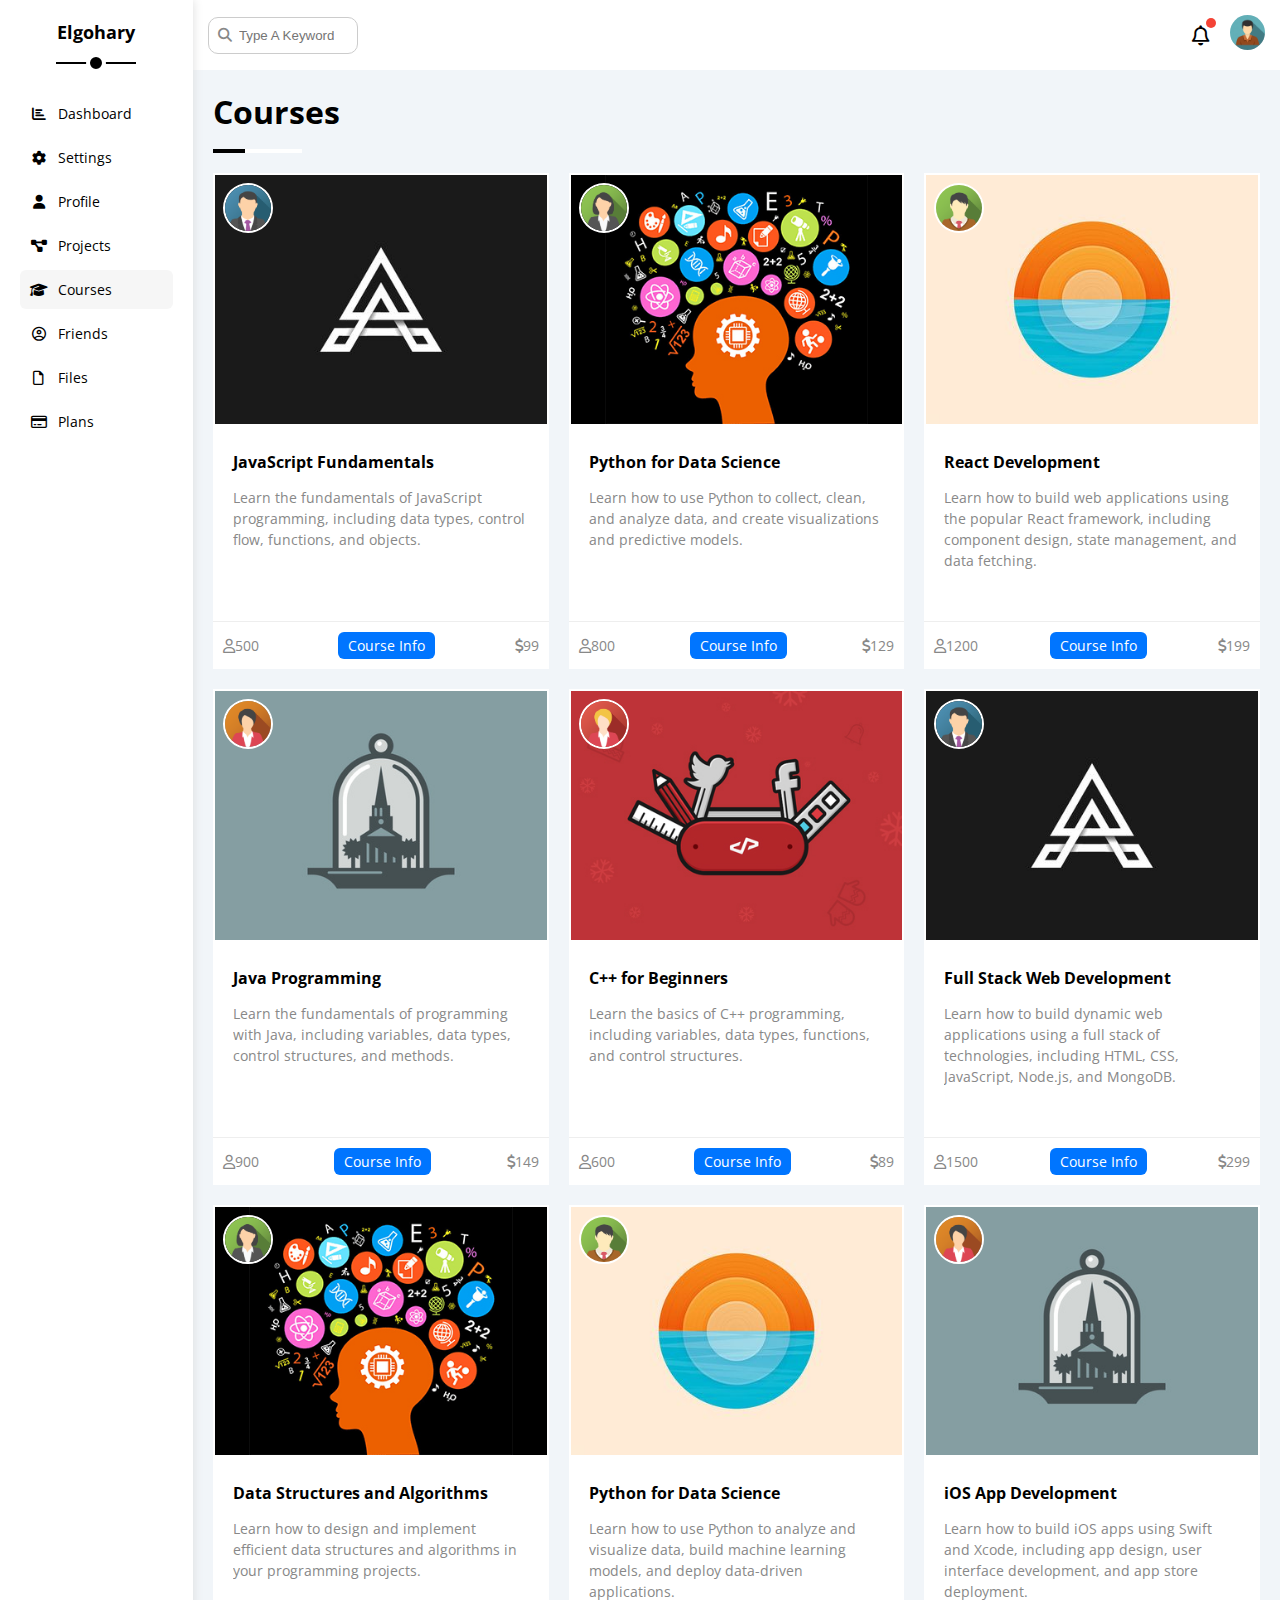
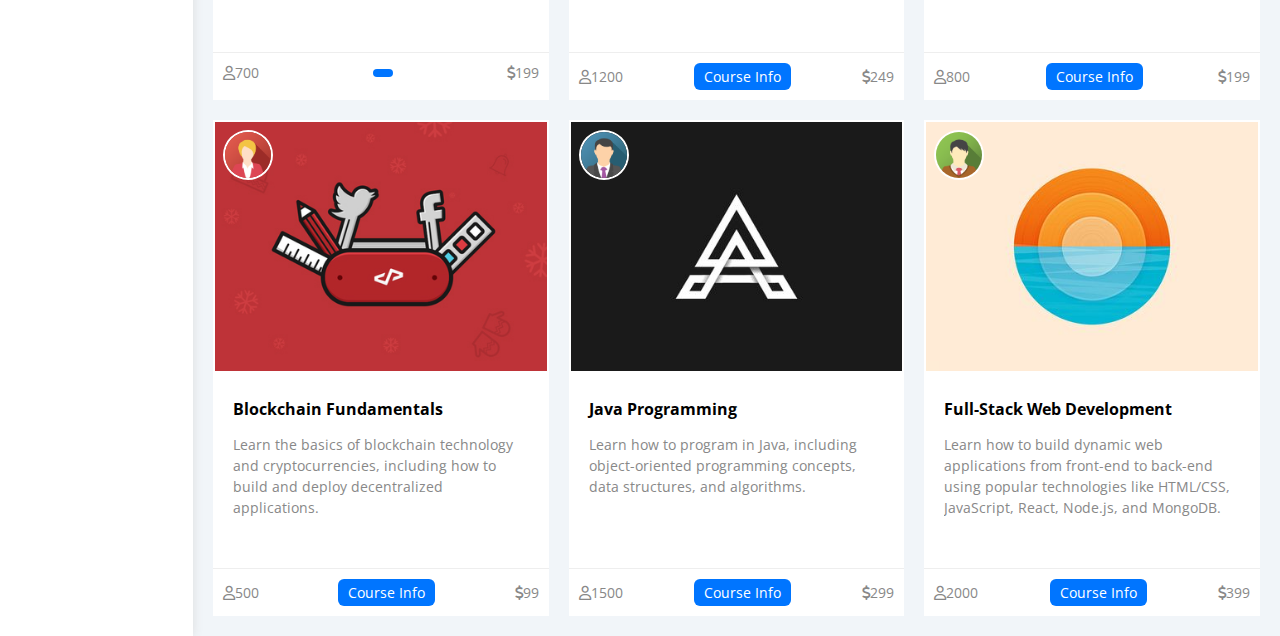
==== commit 9657cd3e: "adding active class to the courses link" ====
--- a/courses.html
+++ b/courses.html
@@ -56,7 +56,7 @@
           <li>
             <a
               href="projects.html"
-              class="d-flex align-center fs-14 c-black rad-6 p-10 gap-10 active"
+              class="d-flex align-center fs-14 c-black rad-6 p-10 gap-10"
             >
               <i class="fa-solid fa-diagram-project fa-fw"></i>
               <span>Projects</span>
@@ -65,7 +65,7 @@
           <li>
             <a
               href="courses.html"
-              class="d-flex align-center fs-14 c-black rad-6 p-10 gap-10"
+              class="d-flex align-center fs-14 c-black rad-6 p-10 gap-10 active"
             >
               <i class="fa-solid fa-graduation-cap fa-fw"></i>
               <span>Courses</span>
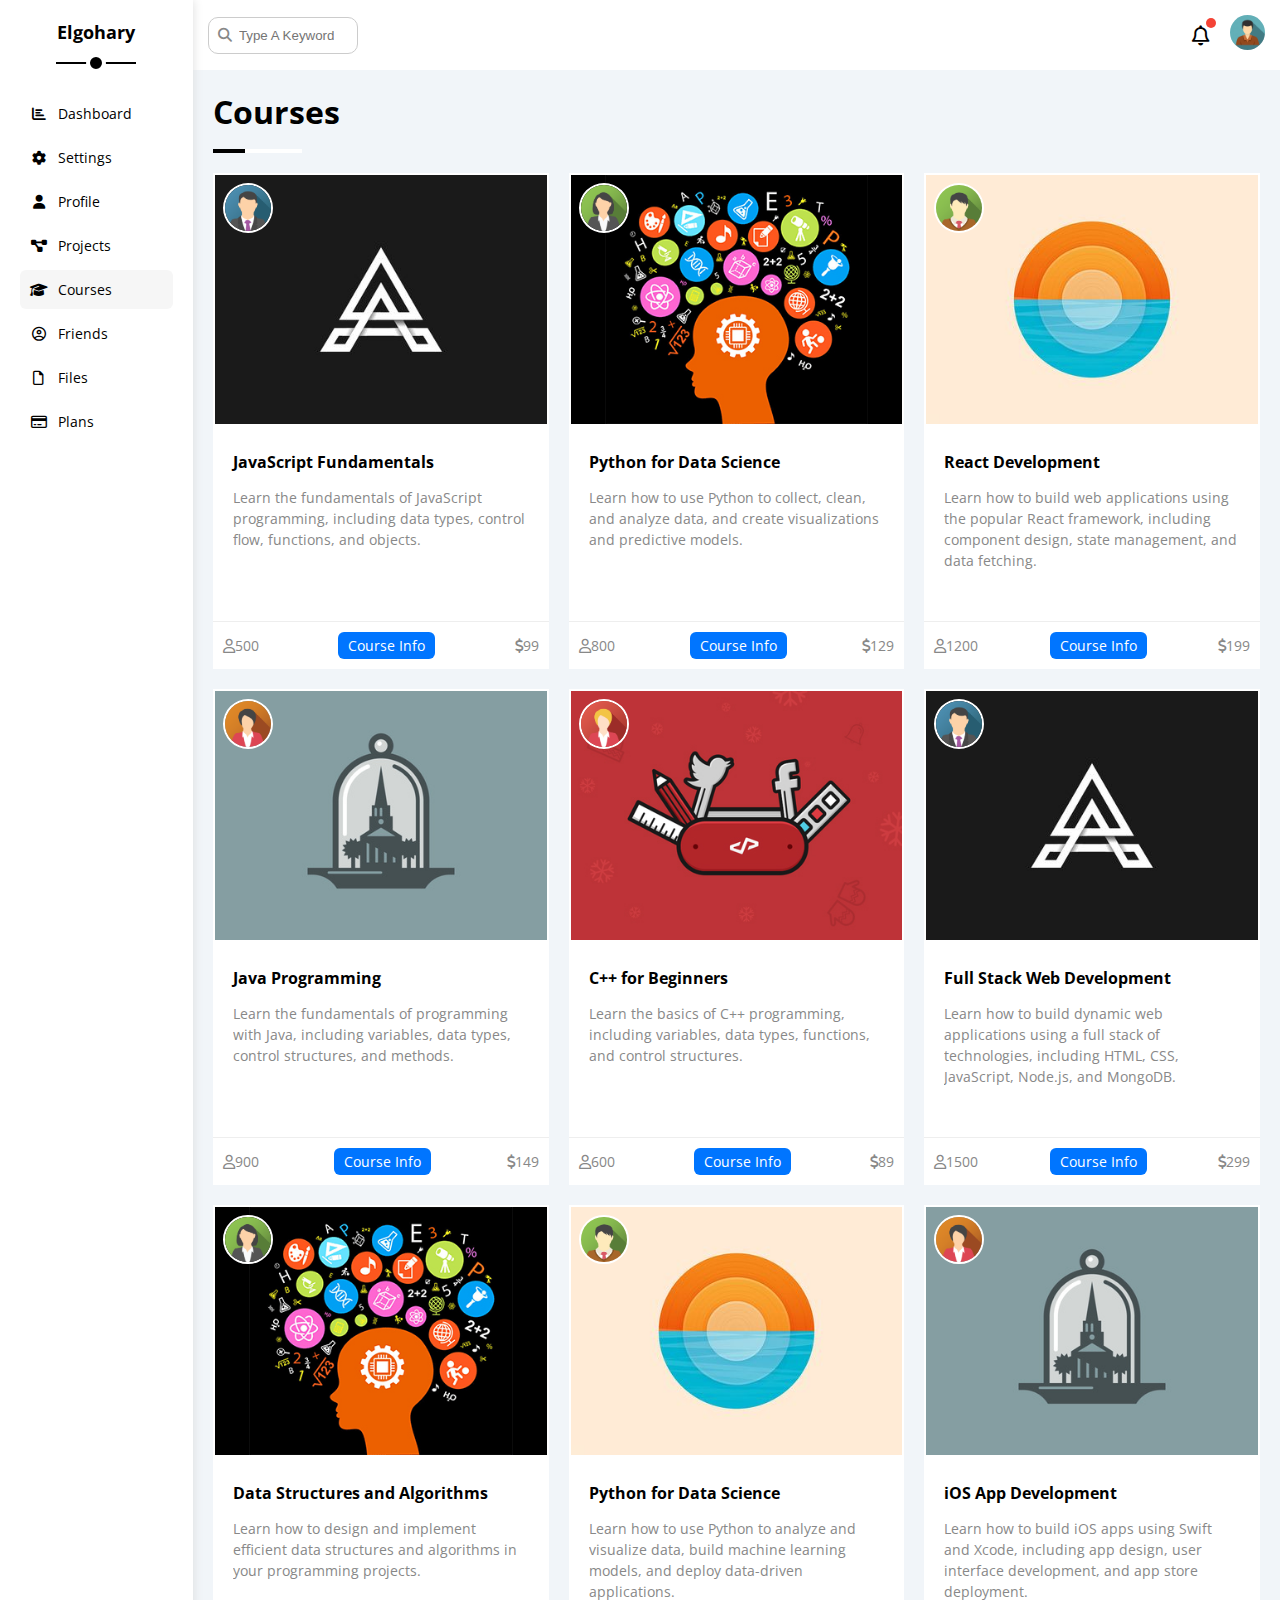
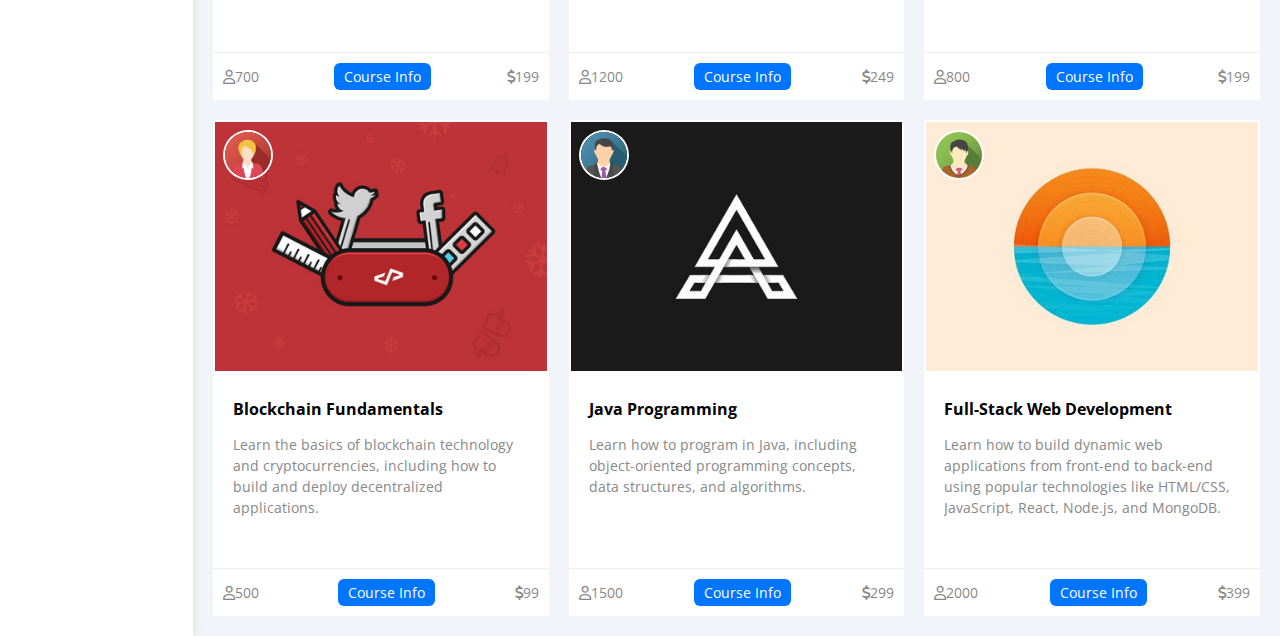
==== commit 62ea969a: "hi how are you" ====
--- a/courses.html
+++ b/courses.html
@@ -73,7 +73,7 @@
           </li>
           <li>
             <a
-              href="#friends"
+              href="friends.html"
               class="d-flex align-center fs-14 c-black rad-6 p-10 gap-10"
             >
               <i class="fa-regular fa-circle-user fa-fw"></i>
@@ -82,7 +82,7 @@
           </li>
           <li>
             <a
-              href="#files"
+              href="files.html"
               class="d-flex align-center fs-14 c-black rad-6 p-10 gap-10"
             >
               <i class="fa-regular fa-file fa-fw"></i> <span>Files</span>
@@ -90,7 +90,7 @@
           </li>
           <li>
             <a
-              href="#plans"
+              href="plans.html"
               class="d-flex align-center fs-14 c-black rad-6 p-10 gap-10"
             >
               <i class="fa-regular fa-credit-card fa-fw"></i>
@@ -250,10 +250,9 @@
             </div>
             <div class="info between-flex p-10 c-gray fs-14">
               <span><i class="fa-regular fa-user"></i>700</span>
-              <a
-                href="#"
-                class="button-1x bg-blue c-white fs-14Course Info"
-              ></a>
+              <a href="#" class="button-1x bg-blue c-white fs-14 Course Info"
+                >Course Info</a
+              >
               <span><i class="fa-solid fa-dollar-sign"></i>199</span>
             </div>
             <img src="imgs/team-02.png" alt="" class="w-50 rad-50 p-absolute" />
--- a/css/framework.css
+++ b/css/framework.css
@@ -10,6 +10,14 @@
 }
 .column {
   flex-direction: column;
+}
+.column-reverse {
+  flex-direction: column-reverse;
+}
+@media (max-width: 767px) {
+  .column-mobile-reverse {
+    flex-direction: column-reverse;
+  }
 }
 @media (max-width: 767px) {
   .column-mobile {
@@ -387,6 +395,12 @@
   .d-none-mobile {
     display: none;
   }
+}
+.fs-12 {
+  font-size: 12px;
+}
+.fs-13 {
+  font-size: 13px;
 }
 .fs-14 {
   font-size: 14px;
--- a/css/master.css
+++ b/css/master.css
@@ -1242,6 +1242,182 @@
   overflow: hidden;
 }
 /* end courses page  */
+/* start friends page  */
+.friends-page {
+  grid-template-columns: repeat(auto-fill, minmax(250px, 1fr));
+}
+@media (max-width: 767px) {
+  .friends-page {
+    grid-template-columns: minmax(100px, 1fr);
+    gap: 10px;
+    margin: 10px;
+  }
+}
+.friends-page .icon {
+  left: 10px;
+  top: 10px;
+}
+.friends-page .vip {
+  font-size: 40px;
+  bottom: 70px;
+  right: 30px;
+  color: var(--orange-color);
+  opacity: 0.2;
+  font-weight: bold;
+}
+.friends-page .icon i {
+  transition: var(--main-transition);
+  -webkit-transition: var(--main-transition);
+  -moz-transition: var(--main-transition);
+  -ms-transition: var(--main-transition);
+  -o-transition: var(--main-transition);
+}
+.friends-page .icon i:hover {
+  background-color: var(--blue-color);
+  color: white;
+  cursor: pointer;
+}
+/* end friends page  */
+/* start file page  */
+.file-page {
+  margin: 20px;
+  display: flex;
+}
+@media (max-width: 767px) {
+  .file-page {
+    gap: 10px;
+    margin: 10px;
+  }
+}
+.file-page .file-upload {
+  flex-basis: 250px;
+}
+.file-page .file-upload .container i {
+  padding: 15px;
+}
+.file-page .file-upload .blue {
+  background-color: rgb(204, 227, 255);
+}
+.file-page .file-upload .green {
+  background-color: rgb(211, 243, 223);
+}
+.file-page .file-upload .red {
+  background-color: rgb(253, 217, 215);
+}
+.file-page .file-upload .orange {
+  background-color: rgb(253, 236, 206);
+}
+.file-upload > span {
+  width: fit-content;
+  padding: 10px;
+  display: flex;
+  gap: 10px;
+  align-items: center;
+  border-radius: 10px;
+  -webkit-border-radius: 10px;
+  -moz-border-radius: 10px;
+  -ms-border-radius: 10px;
+  -o-border-radius: 10px;
+  cursor: pointer;
+}
+.file-upload > span:hover i {
+  animation: arrow-up-and-down infinite 0.5s;
+  -webkit-animation: arrow-up-and-down infinite 0.5s;
+}
+
+.files {
+  grid-template-columns: repeat(auto-fill, minmax(200px, 1fr));
+  height: fit-content;
+}
+@media (max-width: 767px) {
+  .files {
+    grid-template-columns: minmax(100px, 1fr);
+    gap: 10px;
+  }
+}
+.files .box i {
+  left: 10px;
+  top: 10px;
+  cursor: pointer;
+}
+.files .box img {
+  width: 64px;
+  transition: var(--main-transition);
+  -webkit-transition: var(--main-transition);
+  -moz-transition: var(--main-transition);
+  -ms-transition: var(--main-transition);
+  -o-transition: var(--main-transition);
+}
+.files .box img:hover {
+  transform: rotate(6deg);
+  -webkit-transform: rotate(6deg);
+  -moz-transform: rotate(6deg);
+  -ms-transform: rotate(6deg);
+  -o-transform: rotate(6deg);
+}
+/* end file page  */
+/* start plans page  */
+.plans-page {
+  grid-template-columns: repeat(auto-fill, minmax(500px, 1fr));
+}
+@media (max-width: 767px) {
+  .plans-page {
+    grid-template-columns: minmax(100px, 1fr);
+    gap: 10px;
+    margin: 10px;
+  }
+}
+.plans-page .box .free {
+  border: 3px solid white;
+  outline: 3px solid var(--green-color);
+}
+.plans-page .box .basic {
+  border: 3px solid white;
+  outline: 3px solid var(--blue-color);
+}
+.plans-page .box .premium {
+  border: 3px solid white;
+  outline: 3px solid var(--orange-color);
+}
+.plans-page .box .plan-price span:first-child {
+  font-size: 25px;
+  font-weight: bold;
+}
+.plans-page .box .price {
+  font-size: 40px;
+}
+.plans-page .box .properites div {
+  padding: 15px 0;
+  border-bottom: 1px solid #eee;
+  position: relative;
+  display: flex;
+  gap: 5px;
+}
+.plans-page .box .properites div .help {
+}
+.plans-page .box .properites div i {
+  font-size: 18px;
+}
+.plans-page .box .properites div .fa-check {
+  color: var(--green-color);
+}
+.plans-page .box .properites div .fa-xmark {
+  color: var(--red-color);
+}
+.plans-page .box .properites div span {
+  font-size: 16px;
+  flex: 1;
+}
+.plans-page .box .properites .fa-circle-info {
+  display: block;
+  justify-self: flex-end;
+  align-self: center;
+  margin-right: 5px;
+  position: relative;
+  color: gray;
+}
+
+/* end plans page  */
 /* end content  */
 /* start key frames  */
 @keyframes head-move-ball {
@@ -1312,4 +1488,20 @@
     background-color: var(--blue-color);
   }
 }
+@keyframes arrow-up-and-down {
+  50% {
+    transform: translateY(5px);
+    -webkit-transform: translateY(5px);
+    -moz-transform: translateY(5px);
+    -ms-transform: translateY(5px);
+    -o-transform: translateY(5px);
+  }
+  100% {
+    transform: translateY(0px);
+    -webkit-transform: translateY(0px);
+    -moz-transform: translateY(0px);
+    -ms-transform: translateY(0px);
+    -o-transform: translateY(0px);
+  }
+}
 /* start key frames  */
